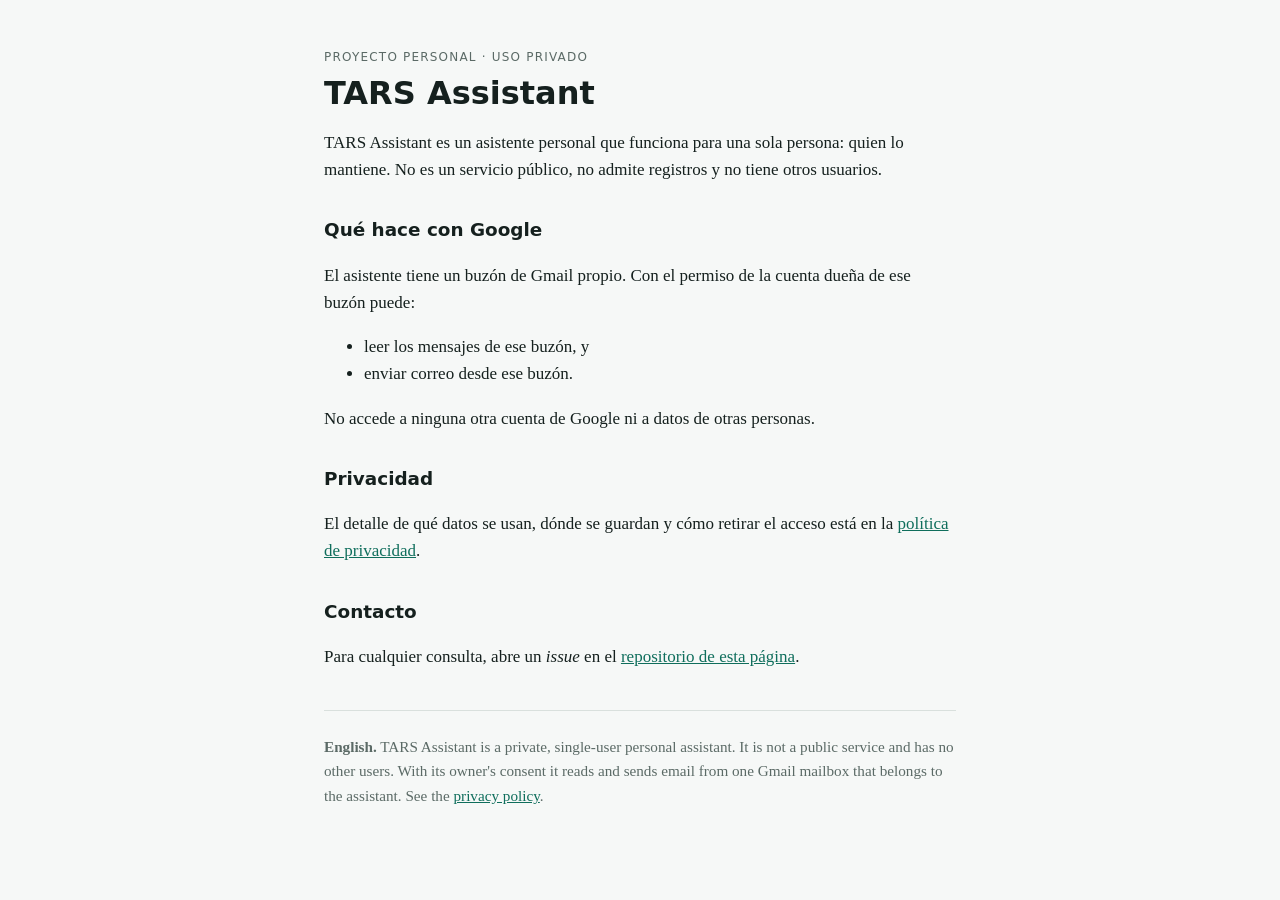
==== index.html @ d942f23f "Add homepage and privacy policy for TARS Assistant Co-Authored-By: Claude Opus 5.5 <noreply@anthropi" ====
<!doctype html>
<html lang="es">
<head>
<meta charset="utf-8">
<meta name="viewport" content="width=device-width, initial-scale=1">
<title>TARS Assistant</title>
<meta name="description" content="TARS Assistant es un asistente personal de uso privado, con un único usuario.">
<link rel="stylesheet" href="style.css">
</head>
<body>
<main>
  <p class="kicker">Proyecto personal · uso privado</p>
  <h1>TARS Assistant</h1>

  <p>TARS Assistant es un asistente personal que funciona para una sola persona: quien lo
  mantiene. No es un servicio público, no admite registros y no tiene otros usuarios.</p>

  <h2>Qué hace con Google</h2>
  <p>El asistente tiene un buzón de Gmail propio. Con el permiso de la cuenta dueña de ese
  buzón puede:</p>
  <ul>
    <li>leer los mensajes de ese buzón, y</li>
    <li>enviar correo desde ese buzón.</li>
  </ul>
  <p>No accede a ninguna otra cuenta de Google ni a datos de otras personas.</p>

  <h2>Privacidad</h2>
  <p>El detalle de qué datos se usan, dónde se guardan y cómo retirar el acceso está en la
  <a href="privacy.html">política de privacidad</a>.</p>

  <h2>Contacto</h2>
  <p>Para cualquier consulta, abre un <em>issue</em> en el
  <a href="https://github.com/elichc5/tars-assistant/issues">repositorio de esta página</a>.</p>

  <hr>
  <p class="en"><strong>English.</strong> TARS Assistant is a private, single-user personal
  assistant. It is not a public service and has no other users. With its owner's consent it reads
  and sends email from one Gmail mailbox that belongs to the assistant. See the
  <a href="privacy.html">privacy policy</a>.</p>
</main>
</body>
</html>
---- style.css ----
:root {
  --bg: #f6f8f7;
  --ink: #15201e;
  --muted: #5b6a66;
  --line: #d9e0dd;
  --accent: #0f6e5c;
}
@media (prefers-color-scheme: dark) {
  :root {
    --bg: #0e1413;
    --ink: #e4ebe8;
    --muted: #93a29d;
    --line: #28322f;
    --accent: #54c2a6;
    color-scheme: dark;
  }
}
* { box-sizing: border-box; }
body {
  margin: 0;
  background: var(--bg);
  color: var(--ink);
  font: 17px/1.6 Georgia, "Times New Roman", serif;
}
main {
  max-width: 42rem;
  margin: 0 auto;
  padding: 3rem 1.25rem 4rem;
}
h1, h2, .kicker {
  font-family: system-ui, -apple-system, "Segoe UI", sans-serif;
}
h1 { font-size: 2rem; line-height: 1.15; margin: 0 0 1rem; }
h2 { font-size: 1.15rem; margin: 2rem 0 0.5rem; }
.kicker {
  font-size: 0.75rem;
  letter-spacing: 0.1em;
  text-transform: uppercase;
  color: var(--muted);
  margin: 0 0 0.5rem;
}
.date, .en { color: var(--muted); }
.en { font-size: 0.95rem; }
a { color: var(--accent); }
code { font-size: 0.88em; overflow-wrap: anywhere; }
hr { border: 0; border-top: 1px solid var(--line); margin: 2.5rem 0 1.5rem; }
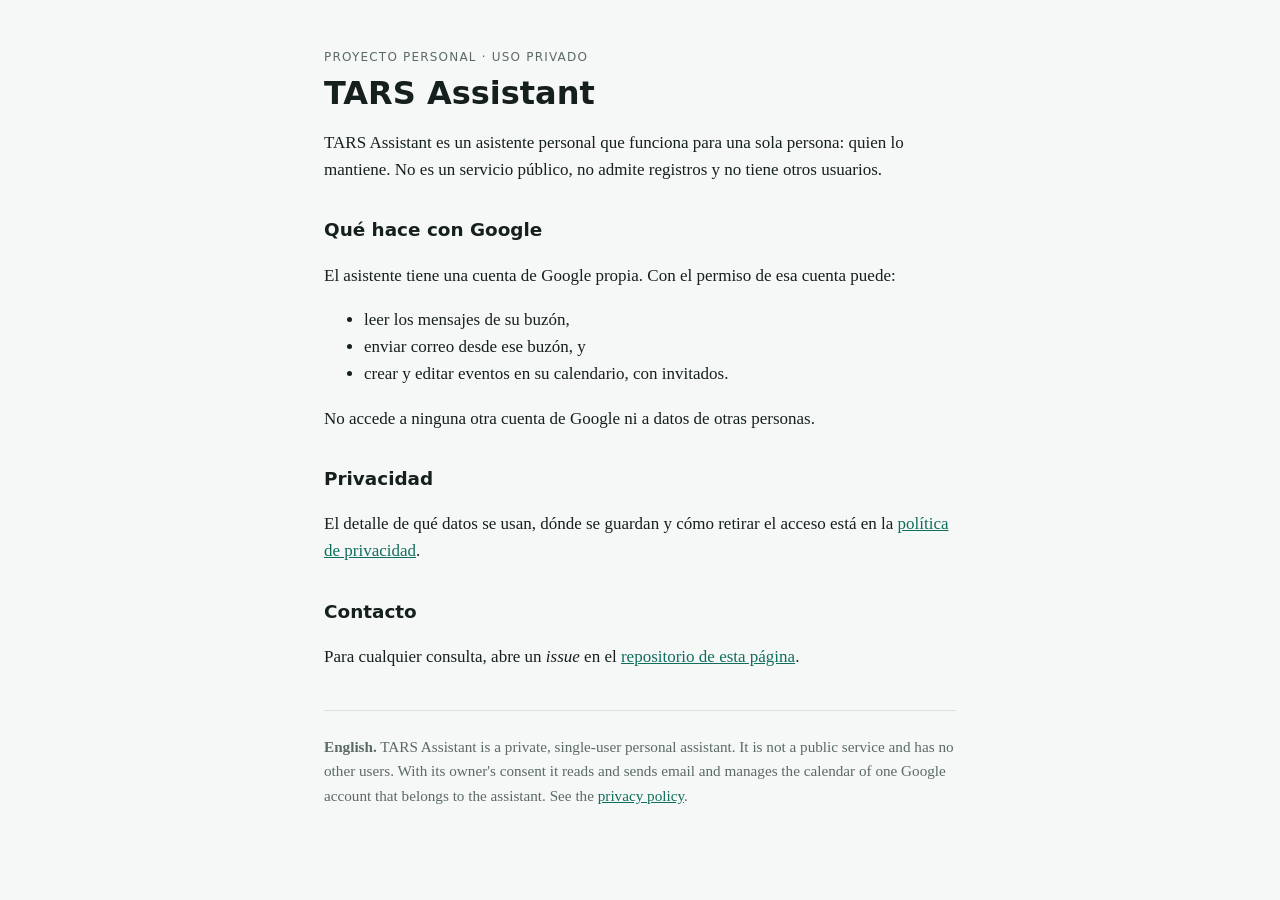
==== commit 9c47fe1b: "Declare calendar access in homepage and privacy policy Co-Authored-By: Claude Opus 5.5 <noreply@anth" ====
--- a/index.html
+++ b/index.html
@@ -16,11 +16,11 @@
   mantiene. No es un servicio público, no admite registros y no tiene otros usuarios.</p>
 
   <h2>Qué hace con Google</h2>
-  <p>El asistente tiene un buzón de Gmail propio. Con el permiso de la cuenta dueña de ese
-  buzón puede:</p>
+  <p>El asistente tiene una cuenta de Google propia. Con el permiso de esa cuenta puede:</p>
   <ul>
-    <li>leer los mensajes de ese buzón, y</li>
-    <li>enviar correo desde ese buzón.</li>
+    <li>leer los mensajes de su buzón,</li>
+    <li>enviar correo desde ese buzón, y</li>
+    <li>crear y editar eventos en su calendario, con invitados.</li>
   </ul>
   <p>No accede a ninguna otra cuenta de Google ni a datos de otras personas.</p>
 
@@ -35,7 +35,8 @@
   <hr>
   <p class="en"><strong>English.</strong> TARS Assistant is a private, single-user personal
   assistant. It is not a public service and has no other users. With its owner's consent it reads
-  and sends email from one Gmail mailbox that belongs to the assistant. See the
+  and sends email and manages the calendar of one Google account that belongs to the assistant.
+  See the
   <a href="privacy.html">privacy policy</a>.</p>
 </main>
 </body>
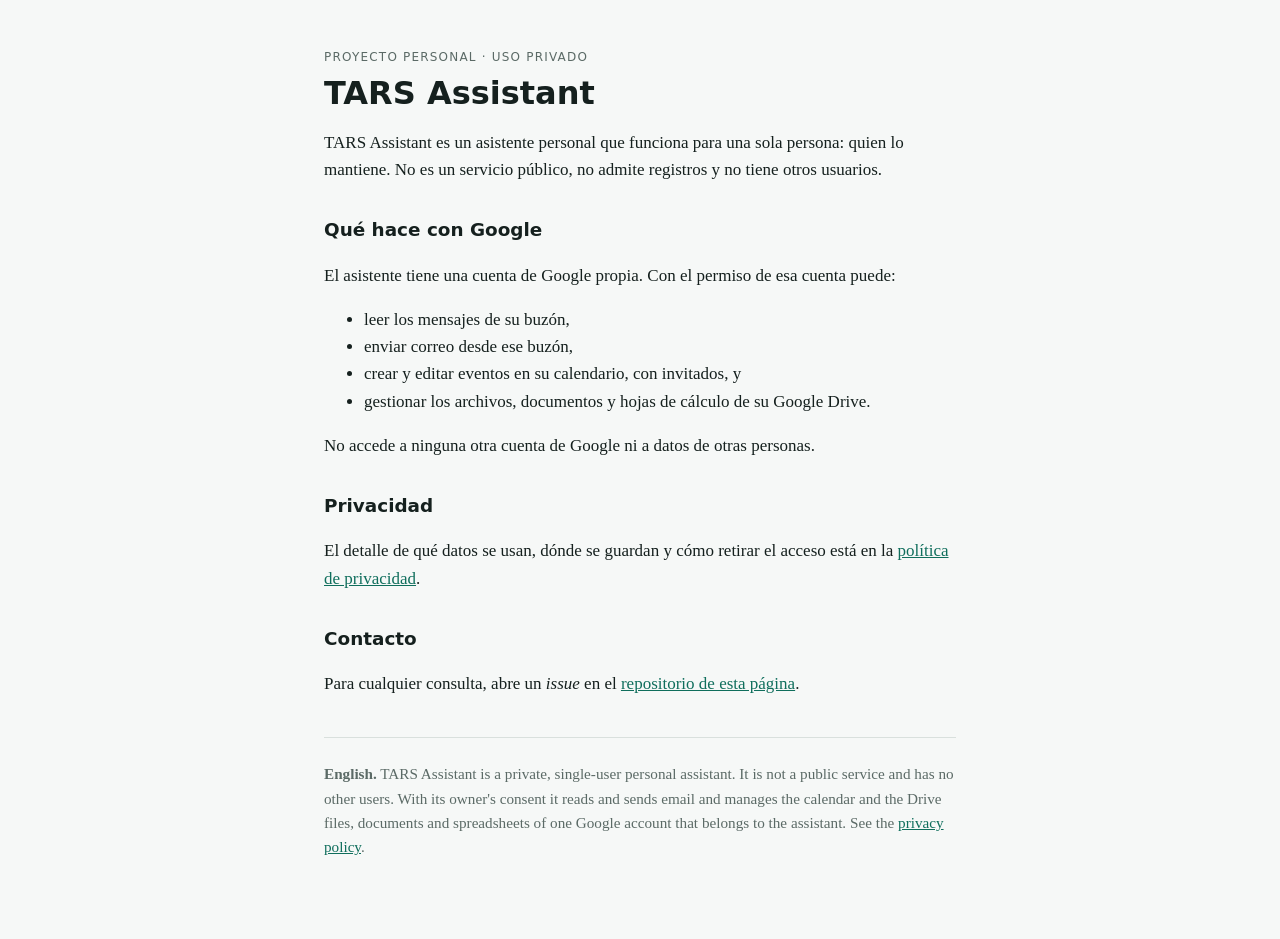
==== commit 8c0d4be1: "Declare Drive, Docs and Sheets access Co-Authored-By: Claude Opus 5.5 <noreply@anthropic.com>" ====
--- a/index.html
+++ b/index.html
@@ -19,8 +19,9 @@
   <p>El asistente tiene una cuenta de Google propia. Con el permiso de esa cuenta puede:</p>
   <ul>
     <li>leer los mensajes de su buzón,</li>
-    <li>enviar correo desde ese buzón, y</li>
-    <li>crear y editar eventos en su calendario, con invitados.</li>
+    <li>enviar correo desde ese buzón,</li>
+    <li>crear y editar eventos en su calendario, con invitados, y</li>
+    <li>gestionar los archivos, documentos y hojas de cálculo de su Google Drive.</li>
   </ul>
   <p>No accede a ninguna otra cuenta de Google ni a datos de otras personas.</p>
 
@@ -35,7 +36,8 @@
   <hr>
   <p class="en"><strong>English.</strong> TARS Assistant is a private, single-user personal
   assistant. It is not a public service and has no other users. With its owner's consent it reads
-  and sends email and manages the calendar of one Google account that belongs to the assistant.
+  and sends email and manages the calendar and the Drive files, documents and spreadsheets of one
+  Google account that belongs to the assistant.
   See the
   <a href="privacy.html">privacy policy</a>.</p>
 </main>
